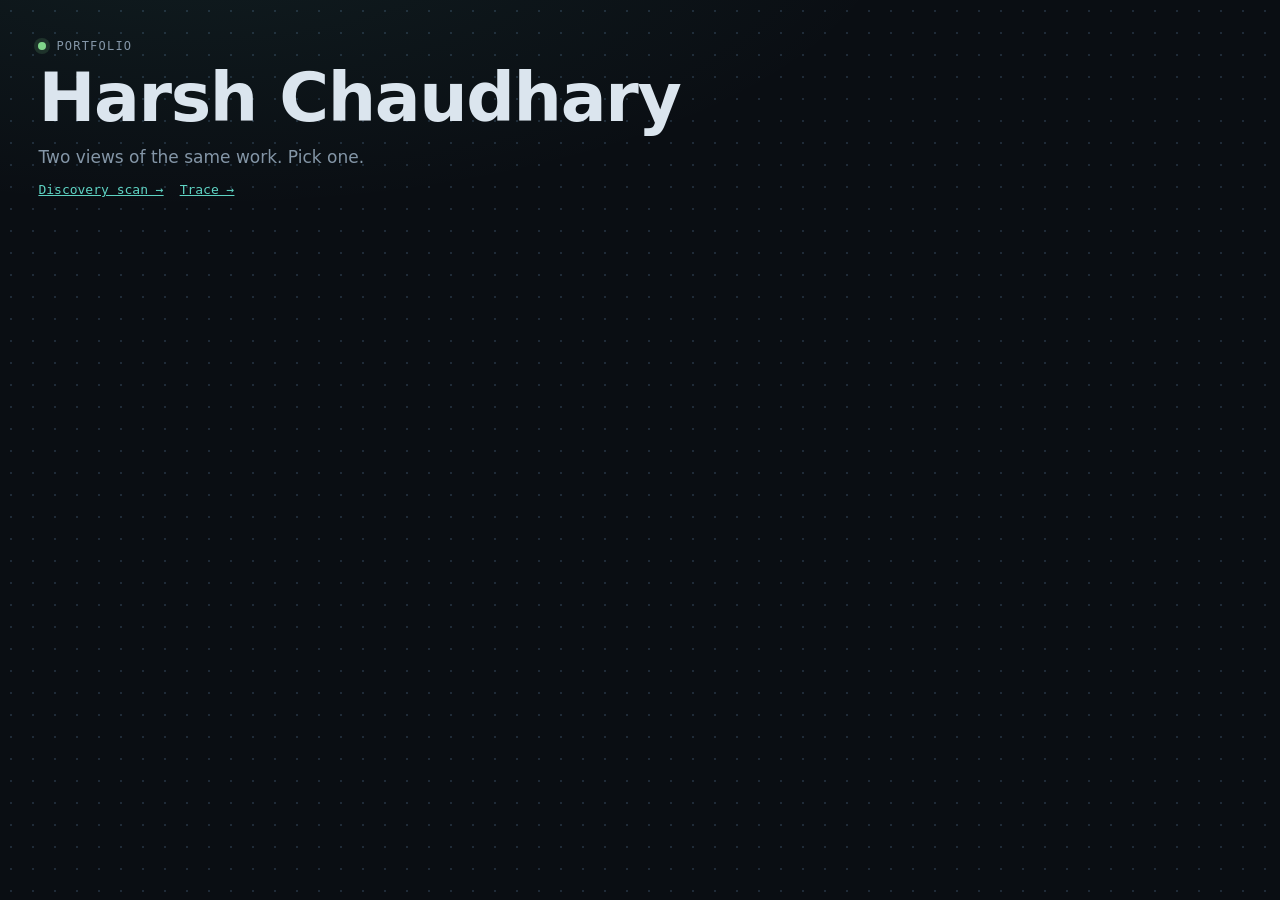
==== index.html @ 7d7a5640 "Add portfolio site with discovery-scan and trace views" ====
<!doctype html>
<html lang="en">
<head>
  <meta charset="utf-8">
  <meta name="viewport" content="width=device-width, initial-scale=1">
  <title>Harsh Chaudhary</title>
  <link rel="stylesheet" href="shared/base.css">
</head>
<body>
  <main class="wrap intro">
    <span class="eyebrow">Portfolio</span>
    <h1>Harsh Chaudhary</h1>
    <p>Two views of the same work. Pick one.</p>
    <div class="contact"><a href="scan/">Discovery scan →</a><a href="trace/">Trace →</a></div>
  </main>
</body>
</html>
---- shared/base.css ----
/* Dark-first observability console: ink ground, dot grid, layer colours as signal. */
:root {
  --bg: #0a0e13; --panel: #0f151c; --soft: #141c25; --line: #1f2b38; --line-2: #2a3a4b;
  --fg: #dbe5ee; --muted: #8496a7; --faint: #55677a;
  --accent: #5fd4c4; --warn: #f2a65a; --crit: #ff7a8a; --ok: #7fd68a;
  --l-ui: #6fb0ff; --l-api: #5fd4c4; --l-engine: #f2c14e; --l-ai: #ff86c0; --l-mcp: #b19bff; --l-report: #a6d96a; --l-people: #a0afbd;
  --display: "Bricolage Grotesque", "Segoe UI", system-ui, sans-serif;
  --body: "Figtree", "Segoe UI", system-ui, sans-serif;
  --mono: "JetBrains Mono", ui-monospace, "Cascadia Code", Menlo, monospace;
  --name-w: 290px;
  color-scheme: dark;
}
* { box-sizing: border-box; }
body {
  margin: 0; color: var(--fg); font: 15px/1.55 var(--body);
  background:
    radial-gradient(1200px 500px at 15% -10%, rgba(95, 212, 196, .08), transparent 60%),
    radial-gradient(var(--line) 1px, transparent 1px) 0 0 / 22px 22px,
    var(--bg);
  padding: 40px max(16px, env(safe-area-inset-right)) 56px max(16px, env(safe-area-inset-left));
  min-height: 100vh;
}
a { color: var(--accent); }
::selection { background: rgba(95, 212, 196, .3); }
:focus-visible { outline: 2px solid var(--accent); outline-offset: 2px; }
.wrap { max-width: min(1400px, 94vw); margin: 0 auto; display: grid; gap: 22px; }

/* header */
.intro { display: grid; gap: 12px; }
.eyebrow { font: 500 12px/1 var(--mono); letter-spacing: .1em; text-transform: uppercase; color: var(--muted); display: flex; gap: 10px; align-items: center; }
.eyebrow::before { content: ""; width: 8px; height: 8px; border-radius: 50%; background: var(--ok); box-shadow: 0 0 0 4px rgba(127, 214, 138, .15); animation: blink 2.4s ease-in-out infinite; }
.intro h1 { font: 700 clamp(38px, 6.5vw, 68px)/1 var(--display); margin: 0; letter-spacing: -.02em; min-height: 1em; }
.intro h1 .scr { color: var(--accent); }
.intro p { margin: 0; color: var(--muted); max-width: 72ch; font-size: 17px; }
.contact { display: flex; flex-wrap: wrap; gap: 8px 16px; align-items: center; font: 13px var(--mono); }
.contact button { font: 500 12px var(--mono); background: var(--soft); color: var(--fg); border: 1px solid var(--line-2); border-radius: 6px; padding: 5px 9px; cursor: pointer; }
.contact button:hover { border-color: var(--accent); }
.switch-link { margin-left: auto; color: var(--fg); text-decoration: none; border: 1px solid var(--line-2); border-radius: 999px; padding: 6px 12px; }
.switch-link:hover { border-color: var(--accent); color: var(--accent); }

/* stage */
.stage { background: var(--panel); border: 1px solid var(--line); border-radius: 12px; overflow: hidden; box-shadow: 0 30px 80px -40px rgba(0, 0, 0, .8); }
.bar { display: flex; flex-wrap: wrap; gap: 10px 20px; justify-content: space-between; align-items: center; padding: 14px 16px; border-bottom: 1px solid var(--line); }
.title { font: 500 14px var(--mono); display: flex; gap: 10px; align-items: center; flex-wrap: wrap; }
.method { font: 700 11px var(--mono); color: var(--ok); border: 1px solid currentColor; border-radius: 4px; padding: 2px 5px; }
.meta { font: 12px var(--mono); color: var(--muted); }
.stats { display: flex; gap: 4px 18px; font: 12px var(--mono); color: var(--muted); flex-wrap: wrap; }
.stats b { color: var(--fg); font-variant-numeric: tabular-nums; }
.filters { display: flex; gap: 8px; flex-wrap: wrap; align-items: center; padding: 12px 16px; border-bottom: 1px solid var(--line); }
.chip { font: 500 12px var(--mono); background: var(--soft); color: var(--fg); border: 1px solid var(--line-2); border-radius: 6px; padding: 6px 10px; cursor: pointer; }
.chip:hover { border-color: var(--accent); }
.chip[aria-pressed="true"] { background: var(--accent); color: var(--bg); border-color: var(--accent); }
.label { font: 11px var(--mono); color: var(--muted); }
.body { display: grid; grid-template-columns: minmax(0, 1fr) 400px; }
@media (max-width: 860px) { .body { grid-template-columns: minmax(0, 1fr); } }

/* impact */
.sev { font: 700 11px var(--mono); display: inline-flex; gap: 6px; align-items: center; }
.sev::before { content: ""; width: 8px; height: 8px; border-radius: 50%; background: currentColor; box-shadow: 0 0 8px currentColor; }
.sev.high { color: var(--crit); } .sev.med { color: var(--warn); } .sev.low { color: var(--accent); }

/* detail panel */
.panel { border-left: 1px solid var(--line); padding: 20px 18px; display: grid; gap: 13px; align-content: start; min-width: 0; background: linear-gradient(180deg, var(--soft), var(--panel) 40%); }
@media (max-width: 860px) { .panel { border-left: 0; border-top: 1px solid var(--line); } }
.panel.in > * { animation: rise .35s ease both; }
.panel.in > *:nth-child(2) { animation-delay: .03s; } .panel.in > *:nth-child(3) { animation-delay: .06s; }
.panel.in > *:nth-child(4) { animation-delay: .09s; } .panel.in > *:nth-child(5) { animation-delay: .12s; }
.panel.in > *:nth-child(6) { animation-delay: .15s; } .panel.in > *:nth-child(n+7) { animation-delay: .18s; }
.panel h2 { font: 700 23px/1.15 var(--display); margin: 0; text-wrap: balance; }
.panel p { margin: 0; font-size: 14.5px; }
.lbl { font: 500 11px var(--mono); letter-spacing: .08em; text-transform: uppercase; color: var(--muted); }
.kv { display: grid; grid-template-columns: auto 1fr; gap: 4px 12px; font: 12px var(--mono); margin: 0; padding: 10px 12px; border: 1px dashed var(--line-2); border-radius: 8px; }
.kv dt { color: var(--muted); } .kv dd { margin: 0; min-width: 0; overflow-wrap: anywhere; }
.outcome { border-left: 2px solid var(--accent); padding-left: 10px; }
.tags { display: flex; flex-wrap: wrap; gap: 6px; }
.tag { font: 11px var(--mono); background: var(--bg); border: 1px solid var(--line-2); border-radius: 4px; padding: 2px 6px; color: var(--muted); }
.links { display: flex; gap: 12px; font: 13px var(--mono); flex-wrap: wrap; }

.foot { font: 12px var(--mono); color: var(--faint); display: flex; gap: 16px; flex-wrap: wrap; }

@keyframes rise { from { opacity: 0; transform: translateY(6px); } to { opacity: 1; transform: none; } }
@keyframes blink { 50% { opacity: .35; } }
@media (prefers-reduced-motion: reduce) { * { transition: none !important; animation: none !important; } }
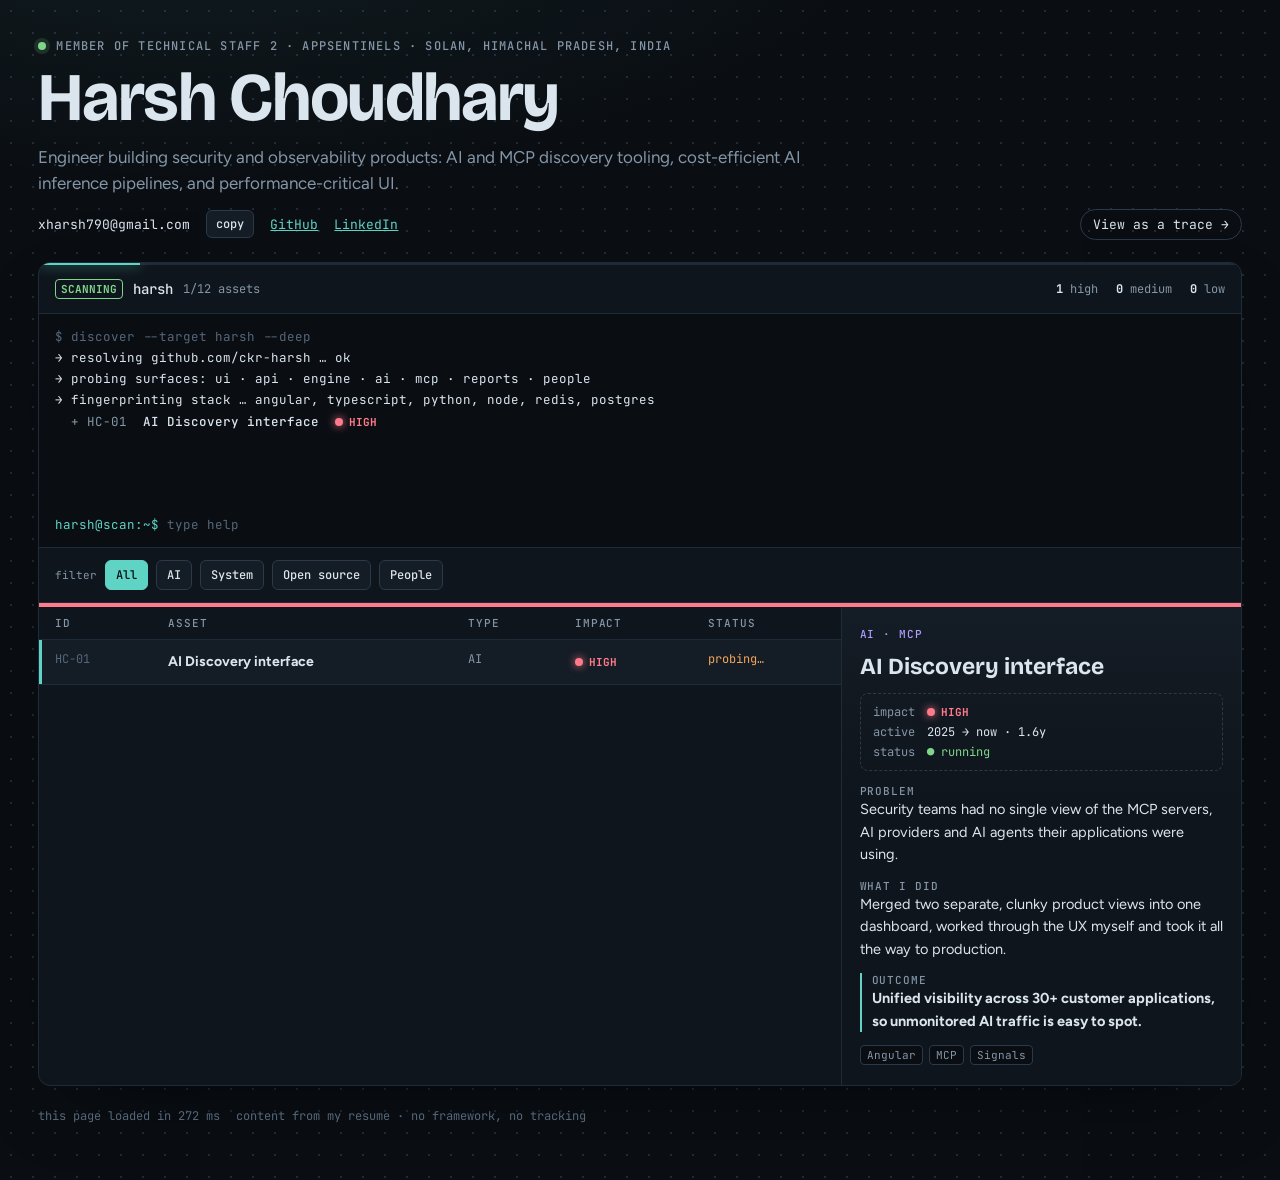
==== commit 175aade0: "Rename to Harsh Choudhary and open the scan view by default" ====
--- a/index.html
+++ b/index.html
@@ -2,16 +2,12 @@
 <html lang="en">
 <head>
   <meta charset="utf-8">
-  <meta name="viewport" content="width=device-width, initial-scale=1">
-  <title>Harsh Chaudhary</title>
-  <link rel="stylesheet" href="shared/base.css">
+  <title>Harsh Choudhary</title>
+  <meta http-equiv="refresh" content="0; url=scan/">
+  <link rel="canonical" href="scan/">
+  <script>location.replace("scan/" + location.hash);</script>
 </head>
 <body>
-  <main class="wrap intro">
-    <span class="eyebrow">Portfolio</span>
-    <h1>Harsh Chaudhary</h1>
-    <p>Two views of the same work. Pick one.</p>
-    <div class="contact"><a href="scan/">Discovery scan →</a><a href="trace/">Trace →</a></div>
-  </main>
+  <a href="scan/">Harsh Choudhary · portfolio</a>
 </body>
 </html>
